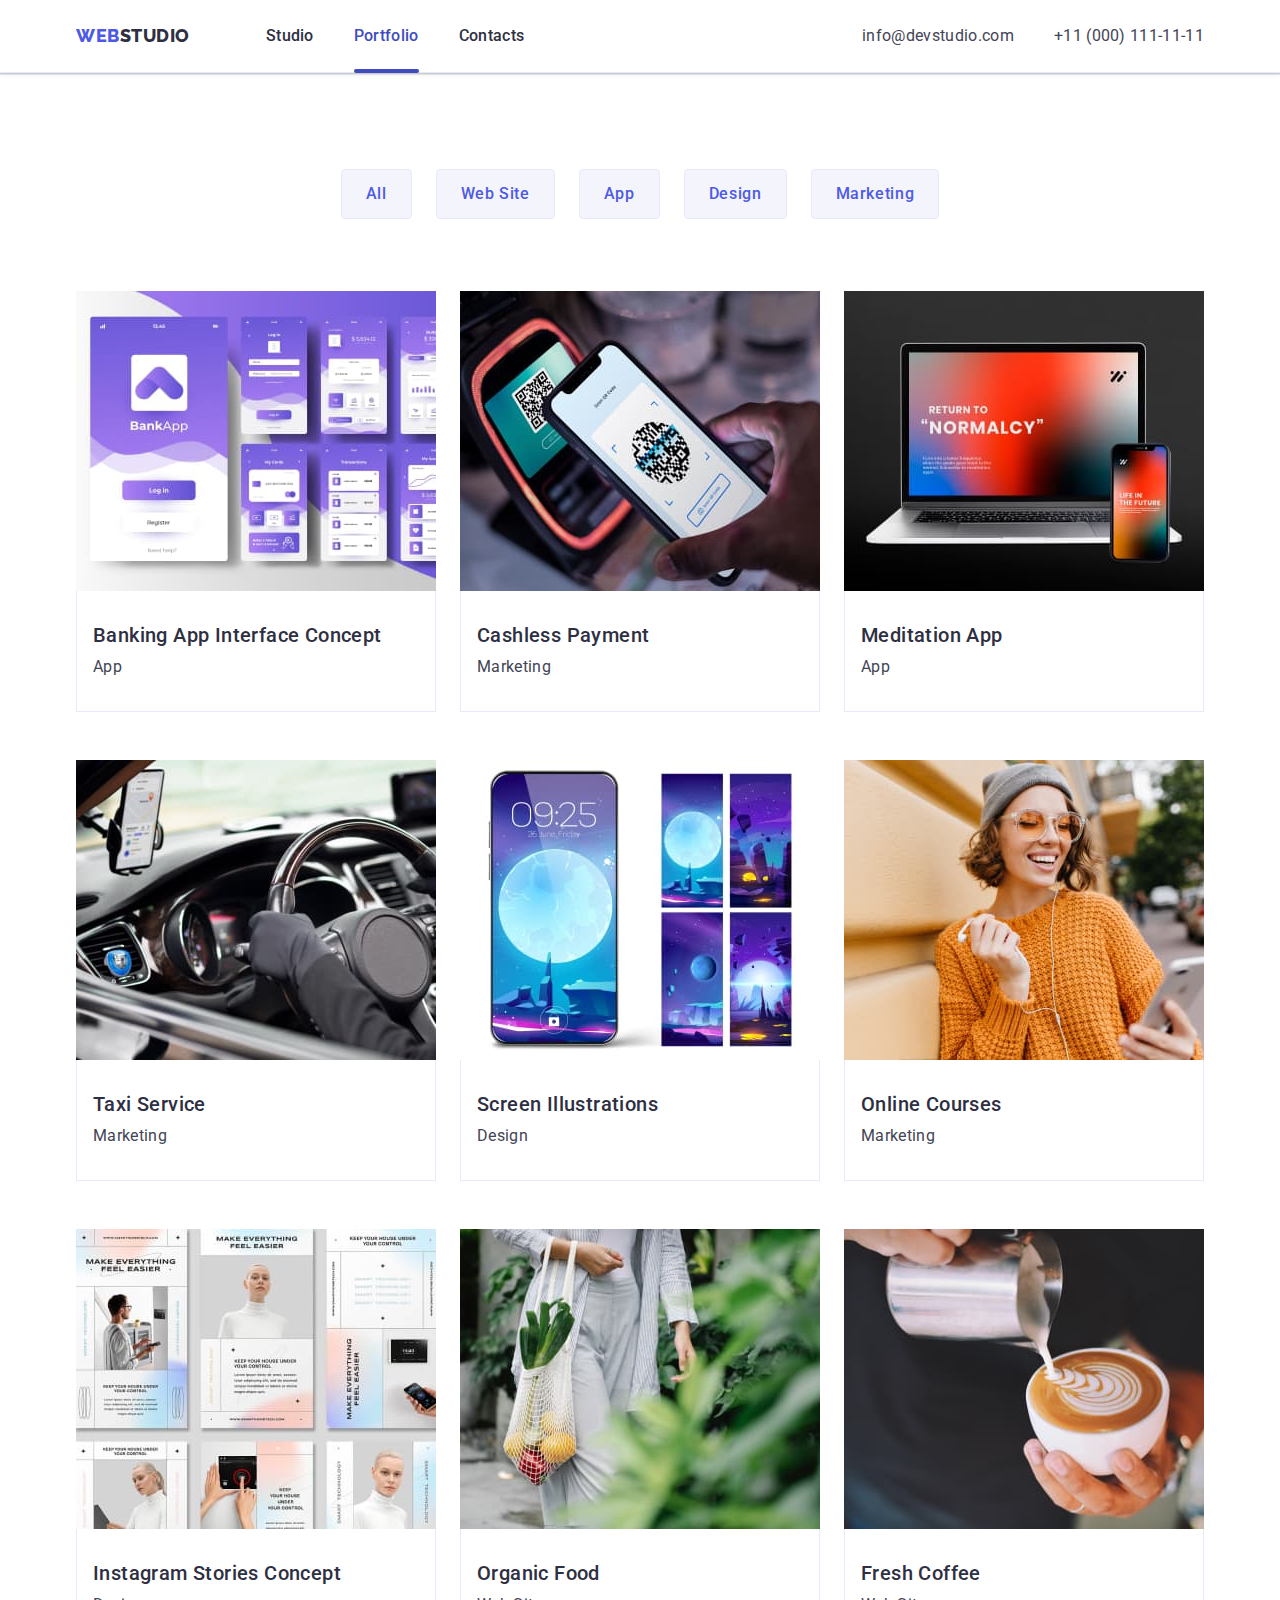
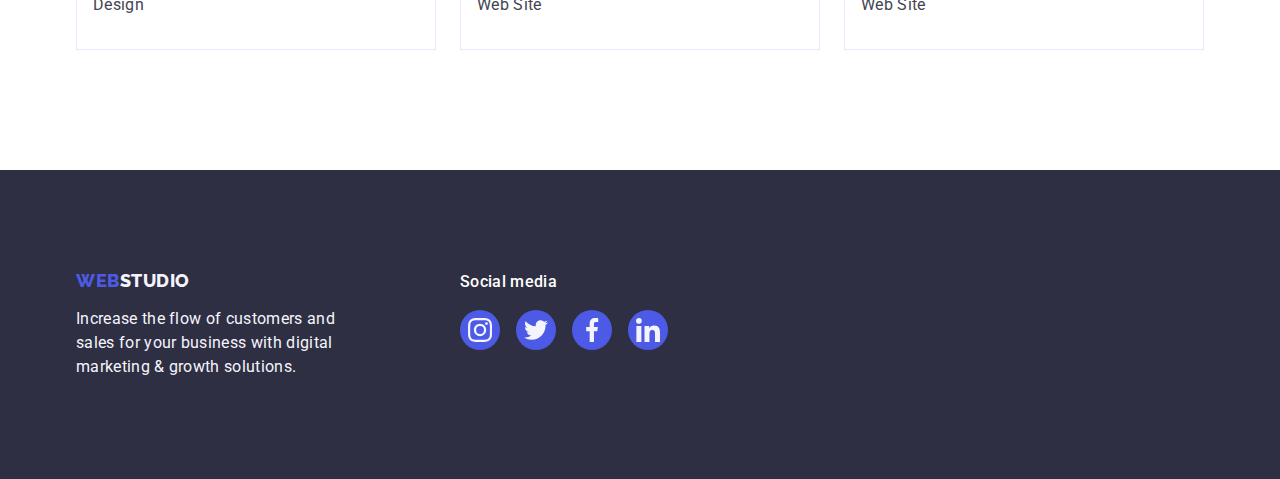
==== portfolio.html @ 897729db "Initial commit" ====
<!DOCTYPE html>
<html lang="en">
  <head>
    <meta charset="utf-8" />
    <meta name="description" content="WEBSTUDIOS Portfolio" />
    <title>Portfolio</title>
    <!-- Normalize -->
    <link
      rel="stylesheet"
      href="https://cdn.jsdelivr.net/npm/modern-normalize@2.0.0/modern-normalize.min.css"
    />
    <link rel="stylesheet" href="./css/styles.css" />
    <link rel="preconnect" href="https://fonts.googleapis.com" />
    <link rel="preconnect" href="https://fonts.gstatic.com" crossorigin />
    <link
      href="https://fonts.googleapis.com/css2?family=Raleway:wght@800&family=Roboto:wght@400;500;700;900&display=swap"
      rel="stylesheet"
    />
  </head>

  <body class="page">
    <!-- Header section -->
    <header class="header">
      <div class="header-container container">
        <nav class="header-nav">
          <a class="header-logo link" href="./index.html"
            >Web<span class="logo-other">Studio</span></a
          >
          <ul class="header-list list">
            <li><a class="header-item link" href="./index.html">Studio</a></li>
            <li>
              <a class="header-item link active" href="./portfolio.html"
                >Portfolio</a
              >
            </li>
            <li><a class="header-item link" href="">Contacts</a></li>
          </ul>
        </nav>

        <!-- Contacts -->
        <address class="contacts">
          <ul class="contacts-list list">
            <li>
              <a class="contacts-item link" href="mailto:info@devstudio.com"
                >info@devstudio.com</a
              >
            </li>
            <li>
              <a class="contacts-item link" href="tel:+110001111111"
                >+11 (000) 111-11-11</a
              >
            </li>
          </ul>
        </address>
      </div>
    </header>

    <!-- main block -->
    <main>
      <section class="section-portfolio">
        <div class="container">
          <h1 class="visually-hidden">Completed projects</h1>
          <ul class="list-kind card-set">
            <li>
              <button class="portfolio-btn card-set-item" type="button">
                All
              </button>
            </li>
            <li>
              <button class="portfolio-btn card-set-item" type="button">
                Web Site
              </button>
            </li>
            <li>
              <button class="portfolio-btn card-set-item" type="button">
                App
              </button>
            </li>
            <li>
              <button class="portfolio-btn card-set-item" type="button">
                Design
              </button>
            </li>
            <li>
              <button class="portfolio-btn card-set-item" type="button">
                Marketing
              </button>
            </li>
          </ul>

          <ul class="list card card-set">
            <li class="card-set-item portfolio-item">
              <a href="" class="portfolio-link link">
                <div class="portfolio-overlay">
                  <!-- <div class="portfolio-wrapper"> -->
                  <img
                    class="portfolio-project-image"
                    src="./images/portfolio/img4.jpg"
                    alt="Banking App Interface Concept"
                    width="360"
                    height="300"
                  />
                  <!-- </div> -->
                  <!-- <div class="overlay"> -->
                  <p class="overlay-text">
                    14 Stylish and User-Friendly App Design Concepts · Task
                    Manager App · Calorie Tracker App · Exotic Fruit Ecommerce
                    App · Cloud Storage App
                  </p>
                  <!-- </div> -->
                </div>
                <div class="card-border">
                  <h2 class="project-name">Banking App Interface Concept</h2>
                  <p class="scope-project">App</p>
                </div>
              </a>
            </li>

            <li class="card-set-item portfolio-item">
              <a class="portfolio-link link" href="">
                <div class="portfolio-overlay">
                  <!-- <div class="portfolio-wrapper"> -->
                  <img
                    src="./images/portfolio/img5.jpg"
                    alt="payment by phone"
                    width="360"
                    height="300"
                  />
                  <!-- </div> -->
                  <!-- <div class="overlay"> -->
                  <p class="overlay-text">
                    14 Stylish and User-Friendly App Design Concepts · Task
                    Manager App · Calorie Tracker App · Exotic Fruit Ecommerce
                    App · Cloud Storage App
                  </p>
                  <!-- </div> -->
                </div>
                <div class="card-border">
                  <h2 class="project-name">Cashless Payment</h2>
                  <p class="scope-project">Marketing</p>
                </div>
              </a>
            </li>

            <li class="card-set-item portfolio-item">
              <a class="portfolio-link link" href="">
                <div class="portfolio-overlay">
                  <!-- <div class="portfolio-wrapper"> -->
                  <img
                    src="./images/portfolio/img6.jpg"
                    alt="the interface of the App for meditation on a smartphone and phone"
                    width="360"
                    height="300"
                  />
                  <!-- </div> -->
                  <!-- <div class="overlay"> -->
                  <p class="overlay-text">
                    14 Stylish and User-Friendly App Design Concepts · Task
                    Manager App · Calorie Tracker App · Exotic Fruit Ecommerce
                    App · Cloud Storage App
                  </p>
                  <!-- </div> -->
                </div>
                <div class="card-border">
                  <h2 class="project-name">Meditation App</h2>
                  <p class="scope-project">App</p>
                </div>
              </a>
            </li>

            <li class="card-set-item portfolio-item">
              <a class="portfolio-link link" href="">
                <div class="portfolio-overlay">
                  <!-- <div class="portfolio-wrapper"> -->
                  <img
                    src="./images/portfolio/img7.jpg"
                    alt="hands in black gloves hold the steering wheel of the car"
                    width="360"
                    height="300"
                  />
                  <!-- </div> -->
                  <!-- <div class="overlay"> -->
                  <p class="overlay-text">
                    14 Stylish and User-Friendly App Design Concepts · Task
                    Manager App · Calorie Tracker App · Exotic Fruit Ecommerce
                    App · Cloud Storage App
                  </p>
                  <!-- </div> -->
                </div>
                <div class="card-border">
                  <h2 class="project-name">Taxi Service</h2>
                  <p class="scope-project">Marketing</p>
                </div>
              </a>
            </li>

            <li class="card-set-item portfolio-item">
              <a class="portfolio-link link" href="">
                <div class="portfolio-overlay">
                  <!-- <div class="portfolio-wrapper"> -->
                  <img
                    src="./images/portfolio/img8.jpg"
                    alt="background image on the smartphone screen with the moon and different variations of this image"
                    width="360"
                    height="300"
                  />

                  <p class="overlay-text">
                    14 Stylish and User-Friendly App Design Concepts · Task
                    Manager App · Calorie Tracker App · Exotic Fruit Ecommerce
                    App · Cloud Storage App
                  </p>
                </div>
                <div class="card-border">
                  <h2 class="project-name">Screen Illustrations</h2>
                  <p class="scope-project">Design</p>
                </div>
              </a>
            </li>

            <li class="card-set-item portfolio-item">
              <a class="portfolio-link link" href="">
                <div class="portfolio-overlay">
                  <img
                    src="./images/portfolio/img9.jpg"
                    alt="a girl in a yellow sweater is smiling and listening to online courses in headphones using a smartphone"
                    width="360"
                    height="300"
                  />

                  <p class="overlay-text">
                    14 Stylish and User-Friendly App Design Concepts · Task
                    Manager App · Calorie Tracker App · Exotic Fruit Ecommerce
                    App · Cloud Storage App
                  </p>
                </div>
                <div class="card-border">
                  <h2 class="project-name">Online Courses</h2>
                  <p class="scope-project">Marketing</p>
                </div>
              </a>
            </li>

            <li class="card-set-item portfolio-item">
              <a class="portfolio-link link" href="">
                <div class="portfolio-overlay">
                  <img
                    src="./images/portfolio/img10.jpg"
                    alt="several options for posts on Instagram"
                    width="360"
                    height="300"
                  />

                  <p class="overlay-text">
                    14 Stylish and User-Friendly App Design Concepts · Task
                    Manager App · Calorie Tracker App · Exotic Fruit Ecommerce
                    App · Cloud Storage App
                  </p>
                </div>
                <div class="card-border">
                  <h2 class="project-name">Instagram Stories Concept</h2>
                  <p class="scope-project">Design</p>
                </div>
              </a>
            </li>

            <li class="card-set-item portfolio-item">
              <a class="portfolio-link link" href="">
                <div class="portfolio-overlay">
                  <img
                    src="./images/portfolio/img11.jpg"
                    alt="a woman carries vegetables in a bag in the form of a net"
                    width="360"
                    height="300"
                  />

                  <p class="overlay-text">
                    14 Stylish and User-Friendly App Design Concepts · Task
                    Manager App · Calorie Tracker App · Exotic Fruit Ecommerce
                    App · Cloud Storage App
                  </p>
                </div>
                <div class="card-border">
                  <h2 class="project-name">Organic Food</h2>
                  <p class="scope-project">Web Site</p>
                </div>
              </a>
            </li>

            <li class="card-set-item portfolio-item">
              <a class="portfolio-link link" href="">
                <div class="portfolio-overlay">
                  <img
                    src="./images/portfolio/img12.jpg"
                    alt="making coffee"
                    width="360"
                    height="300"
                  />

                  <p class="overlay-text">
                    14 Stylish and User-Friendly App Design Concepts · Task
                    Manager App · Calorie Tracker App · Exotic Fruit Ecommerce
                    App · Cloud Storage App
                  </p>
                </div>
                <div class="card-border">
                  <h2 class="project-name">Fresh Coffee</h2>
                  <p class="scope-project">Web Site</p>
                </div>
              </a>
            </li>
          </ul>
        </div>
      </section>
    </main>

    <!-- Footer block -->
    <footer class="footer">
      <div class="footer-container container">
        <div class="footer-logo-container">
          <a class="footer-logo link" href="./index.html"
            >Web<span class="logo-white">Studio</span></a
          >

          <!-- exhortation -->
          <p class="exhortation">
            Increase the flow of customers and sales for your business with
            digital marketing & growth solutions.
          </p>
        </div>

        <div class="footer-container-social">
          <p class="footer-network-text">Social media</p>
          <ul class="list network-list network-list-footer">
            <li class="network-item network-item-footer">
              <a
                class="link network-link network-link-footer"
                href="https://www.instagram.com/"
                target="_blank"
                rel="noopener noreferrer"
              >
                <svg class="network-icon" width="24" height="24">
                  <use href="./images/icons.svg#instagram"></use>
                </svg>
              </a>
            </li>
            <li class="network-item network-item-footer">
              <a
                class="link network-link network-link-footer"
                href="https://twitter.com/"
                target="_blank"
                rel="noopener noreferrer"
              >
                <svg class="network-icon" width="24" height="24">
                  <use href="./images/icons.svg#twitter"></use>
                </svg>
              </a>
            </li>
            <li class="network-item network-item-footer">
              <a
                class="link network-link network-link-footer"
                href="https://www.facebook.com/"
                target="_blank"
                rel="noopener noreferrer"
              >
                <svg class="network-icon" width="24" height="24">
                  <use href="./images/icons.svg#facebook"></use>
                </svg>
              </a>
            </li>
            <li class="network-item network-item-footer">
              <a
                class="link network-link network-link-footer"
                href="https://www.linkedin.com/"
                target="_blank"
                rel="noopener noreferrer"
              >
                <svg class="network-icon" width="24" height="24">
                  <use href="./images/icons.svg#linkedin"></use>
                </svg>
              </a>
            </li>
          </ul>
        </div>
      </div>
    </footer>
  </body>
</html>
---- css/styles.css ----
:root {
  --white: #fff;
  --navyblue: #2e2f42;
  --slate: #434455;
  --iris: #4d5ae5;
  --ocean: #404bbf;
  --cloud: #f4f4fd;
  --cornflower: #e7e9fc;
  --items: 3;
  --indent-column: 24px;
  --indent-row: 48px;

  --icon-color: #8e8f99;
  --icon-hover-color: #404bbf;
  --light-green-icon: #31d0aa;
}

.page {
  font-family: 'Roboto', sans-serif;
  background-color: var(--white);
  color: var(--slate);
}

*,
*::before,
*::after {
  box-sizing: border-box;
}

.visually-hidden {
  position: absolute;
  width: 1px;
  height: 1px;
  margin: -1px;
  border: 0;
  padding: 0;

  white-space: nowrap;
  clip-path: inset(100%);
  clip: rect(0 0 0 0);
  overflow: hidden;
}
/* Reset */

.link {
  text-decoration: none;
  color: currentColor;
  font-style: normal;
}

.list {
  list-style: none;
}

h1,
h2,
h3,
h4,
h5,
p {
  margin: 0;
}

ul,
ol {
  list-style: none;
  margin: 0;
  padding: 0;
}

a {
  text-decoration: none;
  color: currentColor;
}

img {
  display: block;
}

button {
  font-family: inherit;
  cursor: pointer;
}

.section {
}

.container {
  width: 1158px;
  margin-left: auto;
  margin-right: auto;
  padding-left: 15px;
  padding-right: 15px;

  /* outline: 2px solid red; */
  /* outline-offset: -2px; */
}

/* Flexbox grid */
.card-set {
  display: flex;
  flex-wrap: wrap;
  gap: var(--indent-row) var(--indent-column);
}

card-set-item {
  width: calc((100% - 48px) / 3);
}
/* HEADER */

.header {
  border-bottom: 1px solid var(--cornflower);
  box-shadow: 0px 2px 1px rgba(46, 47, 66, 0.08),
    0px 1px 1px rgba(46, 47, 66, 0.16), 0px 1px 6px rgba(46, 47, 66, 0.08);
}

.header-container {
  display: flex;
  justify-content: space-between;
}

.header-nav {
  display: flex;
  align-items: center;
}

.header-logo {
  color: var(--iris);
  font-size: 18px;
  font-family: 'Raleway', sans-serif;
  font-weight: 800;
  line-height: 1.17;
  letter-spacing: 0.54px;
  text-transform: uppercase;

  margin-right: 76px;
}

.logo-other {
  color: var(--navyblue);
}

.header-list {
  display: flex;
  gap: 40px;
}

.header-item {
  font-weight: 500;
  line-height: 1.5;
  letter-spacing: 0.02em;
  color: var(--navyblue);
  display: block;
  padding: 24px 0;
  transition: color 250ms cubic-bezier(0.4, 0, 0.2, 1);
  position: relative;
}

.header-item:hover,
.header-item:focus {
  color: var(--ocean);
}

.active {
  color: var(--icon-hover-color);
}

.header-item.active::after {
  content: '';
  position: absolute;
  bottom: -1px;
  left: 0;

  display: block;
  width: 100%;
  height: 4px;
  border-radius: 2px;
  background-color: var(--ocean);
}

.contacts {
  font-style: normal;
}

.contacts-list {
  display: flex;
  gap: 40px;
}

.contacts-item {
  line-height: 1.5;
  letter-spacing: 0.02em;

  display: block;
  padding: 24px 0;

  transition: color 250ms cubic-bezier(0.4, 0, 0.2, 1);
}

.contacts-item:hover,
.contacts-item:focus {
  color: var(--ocean);
}

/* MAIN */
.main {
}

.section {
}

.order {
  background-color: var(--navyblue);
  font-family: 'Roboto', sans-serif;
  font-size: 16px;
  line-height: 1.5;
  letter-spacing: 0.04em;

  max-width: 1440px;

  padding-top: 188px;
  padding-bottom: 188px;

  background-image: linear-gradient(
      to bottom,
      rgba(46, 47, 66, 0.7),
      rgba(46, 47, 66, 0.7)
    ),
    url(../images/order/people-office.jpg);
  background-repeat: no-repeat;
  background-position: center;
  background-size: cover;
  margin: 0 auto;
}

.order-title {
  color: var(--white);
  text-align: center;
  font-size: 56px;
  line-height: 1.07;
  letter-spacing: 1.12px;

  max-width: 496px;
  margin: 0 auto;
  margin-bottom: 46px;
}

.order-btn {
  background: var(--iris);
  color: var(--white);
  font-family: 'Roboto', sans-serif;
  font-weight: 500;
  font-size: 16px;
  line-height: 1.5;
  letter-spacing: 0.04em;
  min-width: 169px;
  height: 56px;
  border: none;

  display: block;
  margin: 0 auto;
  padding: 16px 32px;
  border-radius: 4px;
  background: var(--iris);
  box-shadow: 0px 4px 4px 0px rgba(0, 0, 0, 0.15);

  transition: background-color 250ms cubic-bezier(0.4, 0, 0.2, 1);
}

.order-btn:hover,
.order-btn:focus {
  background-color: var(--ocean);
}

/* benefits section */
.benefits {
  padding: 120px 0;
}

.benefits-title {
  font-size: 36px;
  line-height: 1.11;
  text-align: center;
  color: var(--navyblue);
}

.benefits-list {
  display: flex;
  justify-content: space-between;
  margin: 0 auto;
  gap: 24px;
}

.benefits-item {
  width: 264px;
  flex-basis: calc((100% - 72px) / 4);
}

.benefats-icons-container {
  display: flex;
  justify-content: center;
  align-items: center;
  margin-bottom: 8px;

  width: 264px;
  height: 112px;

  background-color: var(--cloud);
  border-radius: 4px;
}

.benefits-icon {
}

.benefits-item-title {
  font-size: 20px;
  font-weight: 500;
  line-height: 1.2;
  letter-spacing: 0.4px;
  color: var(--navyblue);
  margin-bottom: 8px;
}

.text {
  color: var(--slate);
  line-height: 1.5;
  letter-spacing: 0.32px;
  font-size: 16px;
}

.benefits-title-par {
  font-size: 16px;
  line-height: 1.5;
  letter-spacing: 0.02em;
  color: var(--slate);
}

/* working section */
.working {
  font-size: 36px;
  line-height: 1.11;
  text-align: center;
  letter-spacing: 0.02em;
  padding-bottom: 120px;
}

.title-working {
  font-size: 36px;
  text-transform: capitalize;
  letter-spacing: 0.02em;
  color: var(--navyblue);
  margin-bottom: 72px;
}

.working-list {
  display: flex;
  gap: 24px;
}

.working-item {
  flex-basis: calc((100% - 48) / 3);
}

.working-img {
  border: 1px solid var(--cornflower);
}

.site {
}

.mess {
}

.tel {
}

/* team section */

.team {
  padding: 120px 0;
  background-color: var(--cloud);
}

.title-team {
  font-size: 36px;
  line-height: 1.11;
  text-align: center;
  letter-spacing: 0.02em;
  color: var(--navyblue);
  margin-bottom: 72px;
}

.team-list {
  display: flex;
  gap: 24px;
}

.team-item {
  background-color: var(--white);
  border-radius: 0px 0px 4px 4px;
  flex-basis: calc((100% - 72) / 4);
  box-shadow: 0px 1px 6px rgba(46, 47, 66, 0.08),
    0px 1px 1px rgba(46, 47, 66, 0.16), 0px 2px 1px rgba(46, 47, 66, 0.08);
}

.team-img {
}

.network-list {
  display: flex;
  gap: 24px;
  justify-content: center;
  align-items: center;
}
.network-item {
  display: flex;
  justify-content: center;
  align-items: center;
  width: 40px;
  height: 40px;
}

.network-link {
  display: flex;
  justify-content: center;
  align-items: center;
  width: 100%;
  height: 100%;
  background-color: var(--iris);
  border-radius: 50%;

  transition: background-color 250ms cubic-bezier(0.4, 0, 0.2, 1);
}

.network-link:hover,
.network-link:focus {
  background-color: var(--ocean);
}

.network-icon {
  fill: var(--cloud);
}

.employee {
  padding: 32px 0;
}

.p-designer {
}

.team-title {
  font-size: 20px;
  font-weight: 500;
  line-height: 1.2;
  letter-spacing: 0.4px;
  color: var(--navyblue);
  text-align: center;
}

.position {
  color: var(--slate);
  line-height: 1.5;
  letter-spacing: 0.32px;
  font-size: 16px;
  letter-spacing: 0.02em;
  text-align: center;
  margin: 8px auto;
}

.developer {
}

.marketing {
}

.ui-designer {
}

/* customers section */
.customers-section {
  padding-top: 120px;
  padding-bottom: 120px;
}

.customers-title {
  color: var(--navyblue);
  text-align: center;
  font-size: 36px;
  font-weight: 700;
  line-height: 1.11;
  letter-spacing: 0.72px;
  text-transform: capitalize;
  margin-bottom: 72px;
}

.customers-list {
  display: flex;
  justify-content: center;
  gap: 24px;
}

.customers-item {
}

.customers-link {
  display: flex;
  justify-content: center;
  align-items: center;

  width: 168px;
  height: 88px;
  color: var(--icon-color);

  border: 1px solid var(--icon-color);
  border-radius: 4px;

  transition: border-color 250ms cubic-bezier(0.4, 0, 0.2, 1),
    color 250ms cubic-bezier(0.4, 0, 0.2, 1);
}

.customers-link:hover .customers-icon {
  color: var(--icon-hover-color);
}

.customers-link:focus .customers-icon {
  color: var(--icon-hover-color);
}

.customers-link:hover,
.customers-link:focus {
  border-color: var(--icon-hover-color);
  color: var(--ocean);
}

.customers-icon {
  fill: currentColor;
}

/* footer */

.footer {
  background-color: var(--navyblue);
  padding-top: 100px;
  padding-bottom: 100px;
}

.footer-container {
  display: flex;
  align-items: baseline;
}

.footer-logo {
  font-family: 'Raleway', sans-serif;
  font-size: 18px;
  font-weight: 800;
  line-height: 1.17;
  letter-spacing: 0.54px;
  text-transform: uppercase;
  color: var(--iris);
  display: inline-block;
  margin-bottom: 16px;
}

.logo-white {
  color: var(--cloud);
}

.exhortation {
  color: var(--cloud);
  line-height: 1.5;
  letter-spacing: 0.32px;
  width: 264px;
}

.footer-container-social {
}

.footer-network-text {
  letter-spacing: 0.32px;
  color: var(--white);
  margin-bottom: 16px;
  font-weight: 500;
  line-height: 1.5;
}

.network-link-footer:hover,
.network-link-footer:focus {
  background-color: var(--light-green-icon);
}

.network-icon {
  fill: var(--cloud);
}

.footer-logo-container {
  margin-right: 120px;
}

.network-list-footer {
  gap: 16px;
}

/* PORTFOLIO */
.portfolio-btn {
  font-family: 'Roboto', sans-serif;
  font-size: 16px;
  letter-spacing: 0.04em;
  background-color: var(--cloud);
  color: var(--iris);
  text-align: center;
  font-weight: 500;
  line-height: 1.5;
  letter-spacing: 0.64px;

  transition: color 250ms cubic-bezier(0.4, 0, 0.2, 1),
    background-color 250ms cubic-bezier(0.4, 0, 0.2, 1),
    border-color 250ms cubic-bezier(0.4, 0, 0.2, 1),
    box-shadow 250ms cubic-bezier(0.4, 0, 0.2, 1);
}

.portfolio-btn:hover,
.portfolio-btn:focus {
  background-color: var(--ocean);
  color: var(--white);
  border: 1px solid transparent;
  box-shadow: 0px 3px 1px rgba(0, 0, 0, 0.1), 0px 2px 1px rgba(0, 0, 0, 0.08),
    0px 2px 2px rgba(0, 0, 0, 0.12);
}

.portfolio-link {
  display: block;
  transition: box-shadow 250ms cubic-bezier(0.4, 0, 0.2, 1);
}

.portfolio-link:hover {
  box-shadow: 0px 1px 6px rgba(46, 47, 66, 0.08),
    0px 1px 1px rgba(46, 47, 66, 0.16), 0px 2px 1px rgba(46, 47, 66, 0.08);
  transform: translateY(0%);
}

.portfolio-link:hover.project-name {
  font-weight: 500;
  font-size: 20px;
  line-height: 1.2;
  letter-spacing: 0.02em;
  color: var(--navyblue);
  margin-bottom: 8px;
  transform: translateY(0%);
}

.scope-project {
  font-size: 16px;
  line-height: 1.5;
  letter-spacing: 0.02em;
  color: var(--slate);
}

.card-border {
  padding: 32px 16px;
  border: 1px solid var(--cornflower);
  border-top: none;
}

.btns-portfolio {
  padding-top: 96px;
  padding-bottom: 72px;
  justify-content: center;
}

.project-name {
  color: var(--navyblue);
  font-size: 20px;
  font-weight: 500;
  line-height: 1.2;
  letter-spacing: 0.4px;
  margin-bottom: 8px;
}

.portfolio-btn {
  border-radius: 4px;
  border: 1px solid var(--cornflower);
  display: block;
  margin: 0 auto;
  justify-content: center;
  padding: 12px 24px;
}

.portfolio-item {
  transition: box-shadow 250ms cubic-bezier(0.4, 0, 0.2, 1);
}

.portfolio-item:hover,
.portfolio-item:focus {
  border: 1px solid var(--cloud);
  background-color: var(--white);
  box-shadow: 0px 2px 1px 0px rgba(46, 47, 66, 0.08),
    0px 1px 1px 0px rgba(46, 47, 66, 0.16),
    0px 1px 6px 0px rgba(46, 47, 66, 0.08);
  border: initial;
}

/* overlay */
.portfolio-overlay {
  position: relative;
  overflow: hidden;
}

.overlay-text {
  font-weight: 400;
  letter-spacing: 0.02em;
  font-size: 16px;
  line-height: 1.5;

  color: var(--cloud);
  position: absolute;
  top: 0;

  padding: 40px 32px;

  background-color: var(--iris);
  height: 100%;
  width: 100%;
  transform: translateY(100%);
  transition: transform 250ms cubic-bezier(0.4, 0, 0.2, 1);
}

.overlay {
  position: absolute;
  top: 0;
  left: 0;
  transform: translateY(100%);
  transition: transform 250ms cubic-bezier(0.4, 0, 0.2, 1);

  width: 100%;
  height: 100%;
  background-color: var(--iris);
  padding: 40px 32px 164px 32px;
}

.portfolio-overlay:hover .overlay-text {
  transform: translateY(0);
}

.projects-container {
  padding-bottom: 120px;
}

.section-portfolio {
  padding-top: 96px;
  padding-bottom: 120px;
}

.list-kind {
  display: flex;
  justify-content: center;
  gap: 24px;
  margin-bottom: 72px;
}

.card {
  display: flex;
  flex-wrap: wrap;
  row-gap: 48px;
}

/* modal window styles */
.backdrop {
  position: fixed;
  top: 0;
  left: 0;

  width: 100%;
  height: 100%;
  background-color: rgba(46, 47, 66, 0.4);

  transition: opacity 250ms cubic-bezier(0.4, 0, 0.2, 1),
    visibility 250ms cubic-bezier(0.4, 0, 0.2, 1);
}

.backdrop.is-hidden {
  opacity: 0;
  visibility: hidden;
  pointer-events: none;
}

.modal {
  position: absolute;
  top: 50%;
  left: 50%;

  width: 408px;
  min-height: 584px;
  border-radius: 4px;
  background-color: #fcfcfc;
  box-shadow: 0px 2px 1px 0px rgba(0, 0, 0, 0.2),
    0px 1px 3px 0px rgba(0, 0, 0, 0.12), 0px 1px 1px 0px rgba(0, 0, 0, 0.14);

  transform: translate(-50%, -50%) scale(1);
  transition: transform 250ms cubic-bezier(0.4, 0, 0.2, 1);
}

.backdrop.is-hidden .modal {
  opacity: 0;
  transform: translateX(-50%) translateY(-50%);
}

.modal-btn {
  display: flex;
  align-items: center;
  justify-content: center;
  position: absolute;
  top: 24px;
  right: 24px;

  width: 24px;
  height: 24px;
  padding: 0;
  border-radius: 50%;
  border: 1px solid rgba(0, 0, 0, 0.1);
  background-color: var(--cornflower);

  transition: background-color 250ms cubic-bezier(0.4, 0, 0.2, 1),
    border 250ms cubic-bezier(0.4, 0, 0.2, 1);
}

.modal-btn:hover,
.modal-btn:focus {
  background-color: var(--icon-hover-color);
  border: none;
  fill: var(--white);
}

.modal-icon {
  transition: fill 250ms cubic-bezier(0.4, 0, 0.2, 1);
}
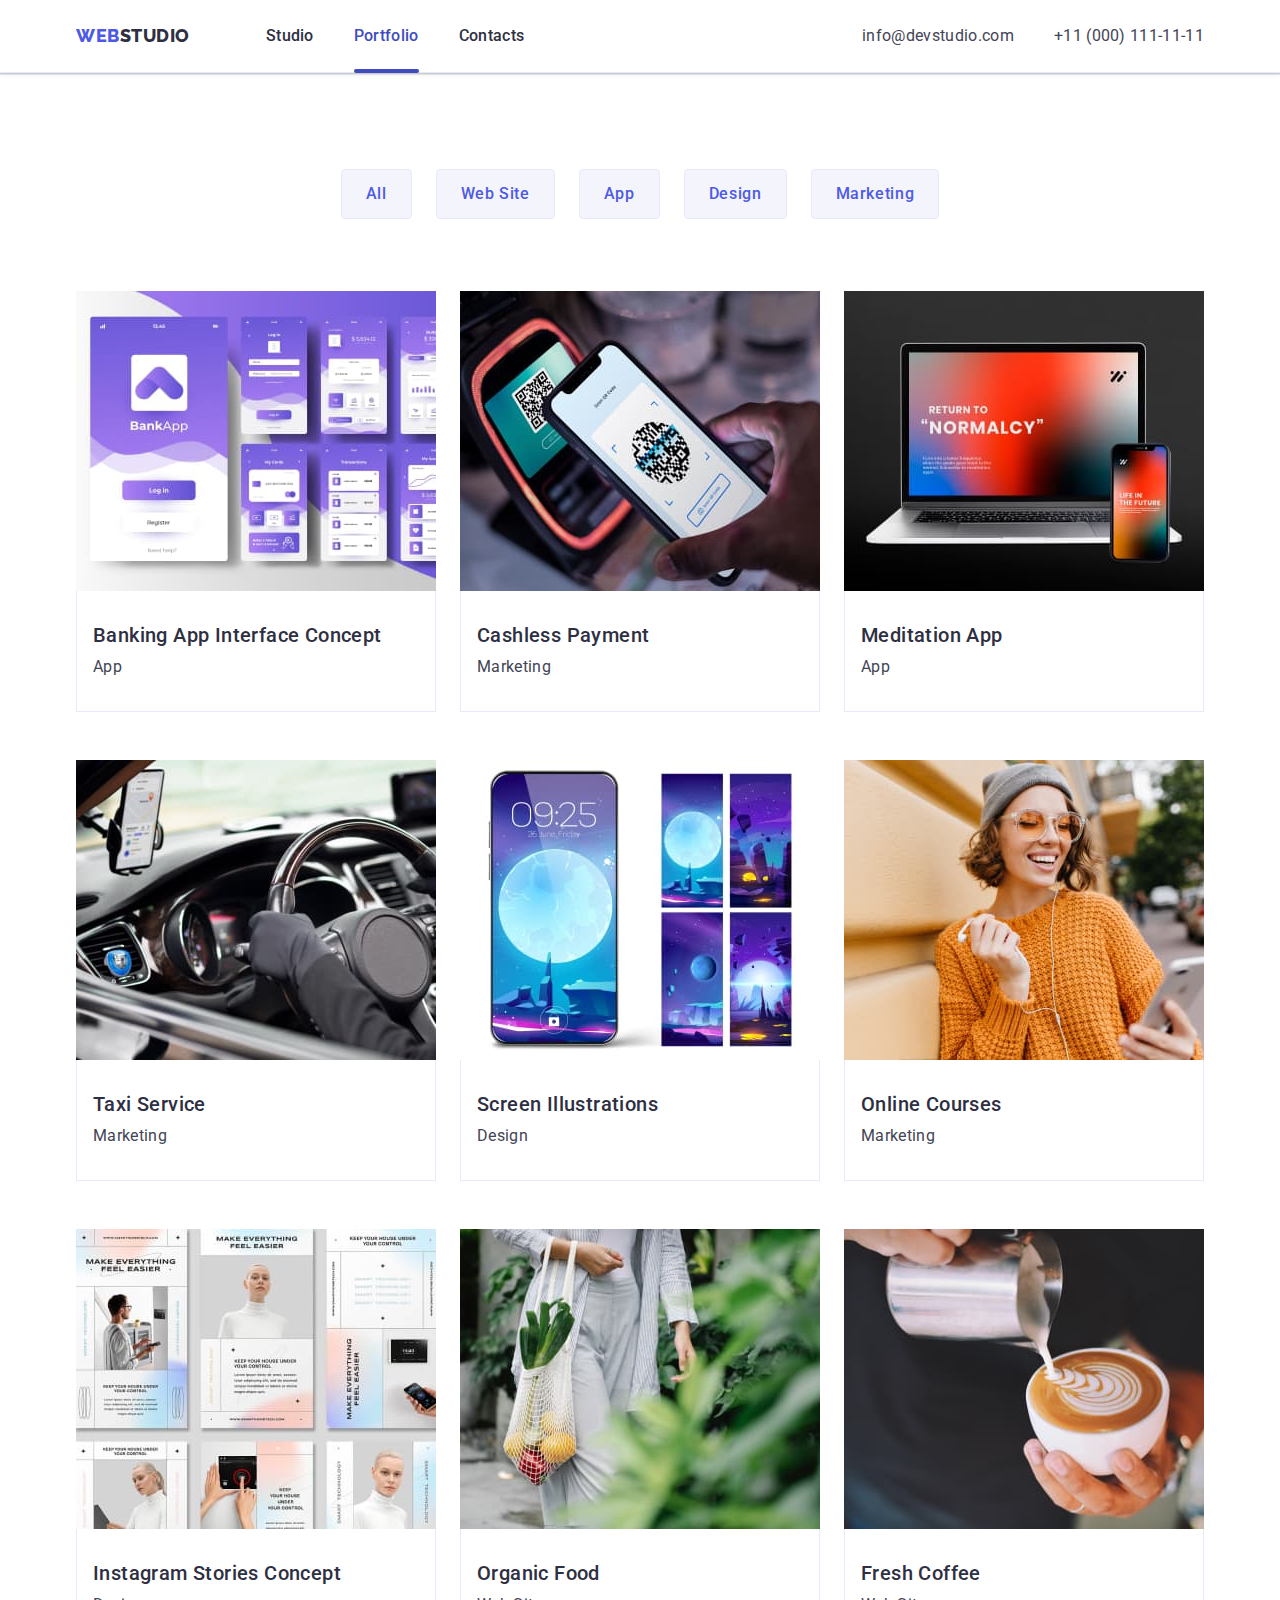
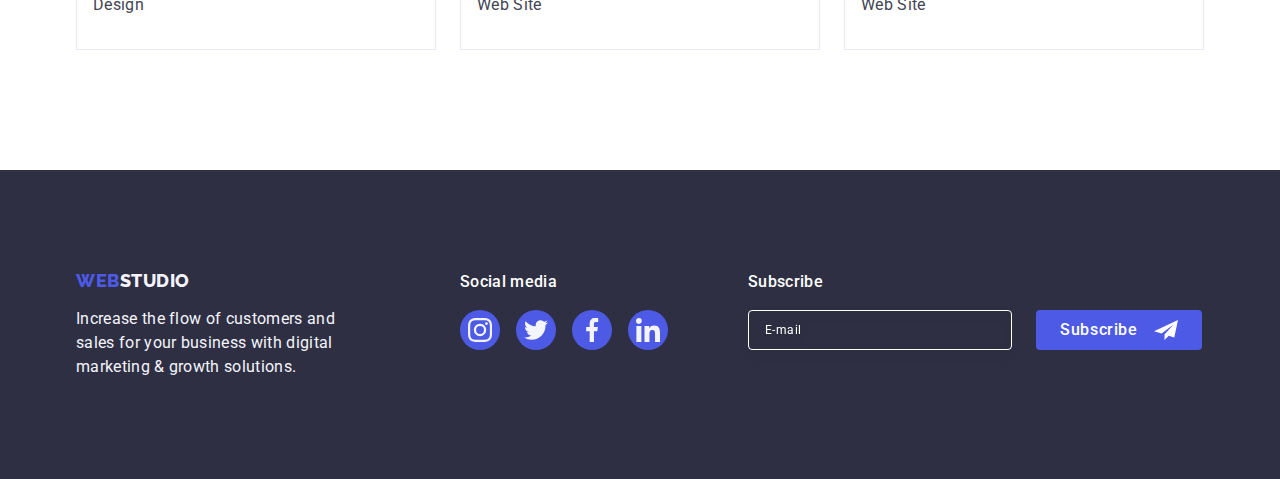
==== commit 12a17057: "mentor" ====
--- a/portfolio.html
+++ b/portfolio.html
@@ -382,6 +382,25 @@
             </li>
           </ul>
         </div>
+        <div class="footer-right">
+          <p class="footer-text-subscribe">Subscribe</p>
+          <form class="footer-form" name="subscribe_form" autocomplete="off">
+            <label class="footer-form-field">
+              <input
+                class="footer-form-input"
+                type="email"
+                name="user-email"
+                placeholder="E-mail"
+              />
+            </label>
+            <button class="btn foter-form-btn" type="submit">
+              Subscribe
+              <svg class="subscribe-form-icon" width="24" height="24">
+                <use href="./images/icons.svg#subscribe"></use>
+              </svg>
+            </button>
+          </form>
+        </div>
       </div>
     </footer>
   </body>
--- a/css/styles.css
+++ b/css/styles.css
@@ -600,6 +600,98 @@
   gap: 16px;
 }
 
+/* footer-form */
+.footer-right {
+  margin-left: 80px;
+}
+
+.footer-text-subscribe {
+  color: var(--white);
+  font-size: 16px;
+  font-weight: 500;
+  line-height: 1.5;
+  letter-spacing: 0.32px;
+
+  margin-bottom: 16px;
+}
+
+.footer-form {
+  display: flex;
+  gap: 24px;
+}
+
+.footer-form-field {
+  position: relative;
+  display: block;
+}
+
+.footer-form-input {
+  width: 264px;
+  height: 40px;
+  padding: 8px 16px;
+
+  font-size: 12px;
+  color: var(--white);
+  line-height: 1.5;
+  letter-spacing: 0.04em;
+
+  border-radius: 4px;
+  border: 1px solid var(--white);
+  filter: drop-shadow(0px 4px 4px rgba(0, 0, 0, 0.15));
+  background-color: transparent;
+
+  transition: border-color 250ms cubic-bezier(0.4, 0, 0.2, 1);
+}
+
+.footer-form-input:focus {
+  border-color: var(--iris);
+}
+
+.footer-form-input::placeholder {
+  opacity: 1;
+  transition: opacity 250ms cubic-bezier(0.4, 0, 0.2, 1);
+
+  color: var(--white);
+  font-size: 12px;
+  font-weight: 400;
+  line-height: 2;
+  letter-spacing: 0.48px;
+}
+
+.footer-form-input:focus::placeholder {
+  opacity: 0;
+}
+
+.foter-form-btn {
+  display: inline-flex;
+  padding: 8px 24px;
+  justify-content: center;
+  align-items: center;
+  min-width: 165px;
+
+  border-radius: 4px;
+  background: var(--iris);
+  border: none;
+
+  color: var(--white);
+  text-align: center;
+  font-size: 16px;
+  font-weight: 500;
+  line-height: 1.5;
+  letter-spacing: 0.64px;
+
+  transition: background-color 250ms cubic-bezier(0.4, 0, 0.2, 1);
+}
+
+.foter-form-btn:hover,
+.foter-form-btn:focus {
+  background-color: var(--ocean);
+}
+
+.subscribe-form-icon {
+  margin-left: 16px;
+}
+
 /* PORTFOLIO */
 .portfolio-btn {
   font-family: 'Roboto', sans-serif;
@@ -737,7 +829,7 @@
   padding: 40px 32px 164px 32px;
 }
 
-.portfolio-overlay:hover .overlay-text {
+.portfolio-item:hover .overlay-text {
   transform: translateY(0);
 }
 
@@ -787,6 +879,8 @@
   position: absolute;
   top: 50%;
   left: 50%;
+
+  padding: 24px;
 
   width: 408px;
   min-height: 584px;
@@ -833,3 +927,164 @@
 .modal-icon {
   transition: fill 250ms cubic-bezier(0.4, 0, 0.2, 1);
 }
+
+.modal-title {
+  display: block;
+  padding-top: 48px;
+  margin-bottom: 16px;
+  width: 360px;
+  color: var(--navyblue);
+  text-align: center;
+  font-family: Roboto;
+  font-size: 16px;
+  font-weight: 500;
+  line-height: 1.5;
+  letter-spacing: 0.32px;
+}
+
+.modal-form {
+}
+
+.modal-form-field {
+  display: block;
+  margin-bottom: 8px;
+
+  position: relative;
+}
+
+.modal-form-input {
+  width: 100%;
+  height: 40px;
+  padding: 11px 38px;
+
+  font-size: 18px;
+
+  border-radius: 4px;
+  border: 1px solid rgba(46, 47, 66, 0.4);
+  background-color: transparent;
+  outline: transparent;
+
+  transition: border-color 250ms cubic-bezier(0.4, 0, 0.2, 1);
+}
+
+.modal-form-input:focus {
+  border-color: var(--iris);
+}
+
+.modal-form-label {
+  display: block;
+  margin-bottom: 4px;
+
+  color: var(--lightslate);
+  font-family: Roboto;
+  font-size: 12px;
+  font-weight: 400;
+  line-height: 1.17;
+  letter-spacing: 0.48px;
+}
+
+.modal-form-icon {
+  position: absolute;
+  left: 16px;
+  top: 45%;
+  fill: var(--navyblue);
+  transition: fill 250ms cubic-bezier(0.4, 0, 0.2, 1);
+}
+
+.modal-form-input:focus + .modal-form-icon {
+  fill: var(--iris);
+}
+
+.modal-form-comment {
+  width: 100%;
+  height: 120px;
+  padding: 11px 38px;
+
+  font-size: 18px;
+
+  border-radius: 4px;
+  border: 1px solid rgba(46, 47, 66, 0.4);
+  background-color: transparent;
+  outline: transparent;
+
+  resize: none;
+
+  transition: border-color 250ms cubic-bezier(0.4, 0, 0.2, 1);
+}
+
+.modal-form-comment:focus {
+  border-color: var(--iris);
+}
+
+.modal-form-comment::placeholder {
+  color: rgba(46, 47, 66, 0.4);
+  font-size: 12px;
+  font-weight: 400;
+  line-height: 1.17;
+  letter-spacing: 0.48px;
+}
+
+.form-btn {
+  transition: border-color 250ms cubic-bezier(0.4, 0, 0.2, 1);
+}
+
+/* agreement block */
+.modal-form-agreement {
+  display: flex;
+  align-items: center;
+  gap: 8px;
+
+  margin-bottom: 24px;
+  margin-top: 16px;
+}
+
+.modal-form-custom-checkbox {
+  display: flex;
+  align-items: center;
+  justify-content: center;
+
+  width: 16px;
+  height: 16px;
+
+  border-radius: 2px;
+  border: 1px solid rgba(46, 47, 66, 0.4);
+  transition: background-color 250ms cubic-bezier(0.4, 0, 0.2, 1),
+    border 250ms cubic-bezier(0.4, 0, 0.2, 1),
+    fill 250ms cubic-bezier(0.4, 0, 0.2, 1);
+}
+
+.modal-form-checkbox-icon {
+  opacity: 1;
+  transition: opacity 250ms cubic-bezier(0.4, 0, 0.2, 1),
+    transform 250ms cubic-bezier(0.4, 0, 0.2, 1);
+}
+
+.modal-form-checkbox:checked
+  + .modal-form-agreement
+  > .modal-form-custom-checkbox {
+  background-color: var(--icon-hover-color);
+  border: none;
+  fill: var(--cloud);
+}
+
+.modal-form-checkbox:checked
+  + .modal-form-custom-checkbox
+  > .modal-form-checkbox-icon {
+  opacity: 0;
+  transform: scale(1);
+}
+
+.modal-form-agreement-desc {
+  user-select: none;
+  color: #8e8f99;
+  font-family: Roboto;
+  font-size: 12px;
+  font-weight: 400;
+  line-height: 1.17;
+  letter-spacing: 0.48px;
+}
+
+.modal-form-link {
+  color: var(--iris);
+  text-decoration: underline;
+}
